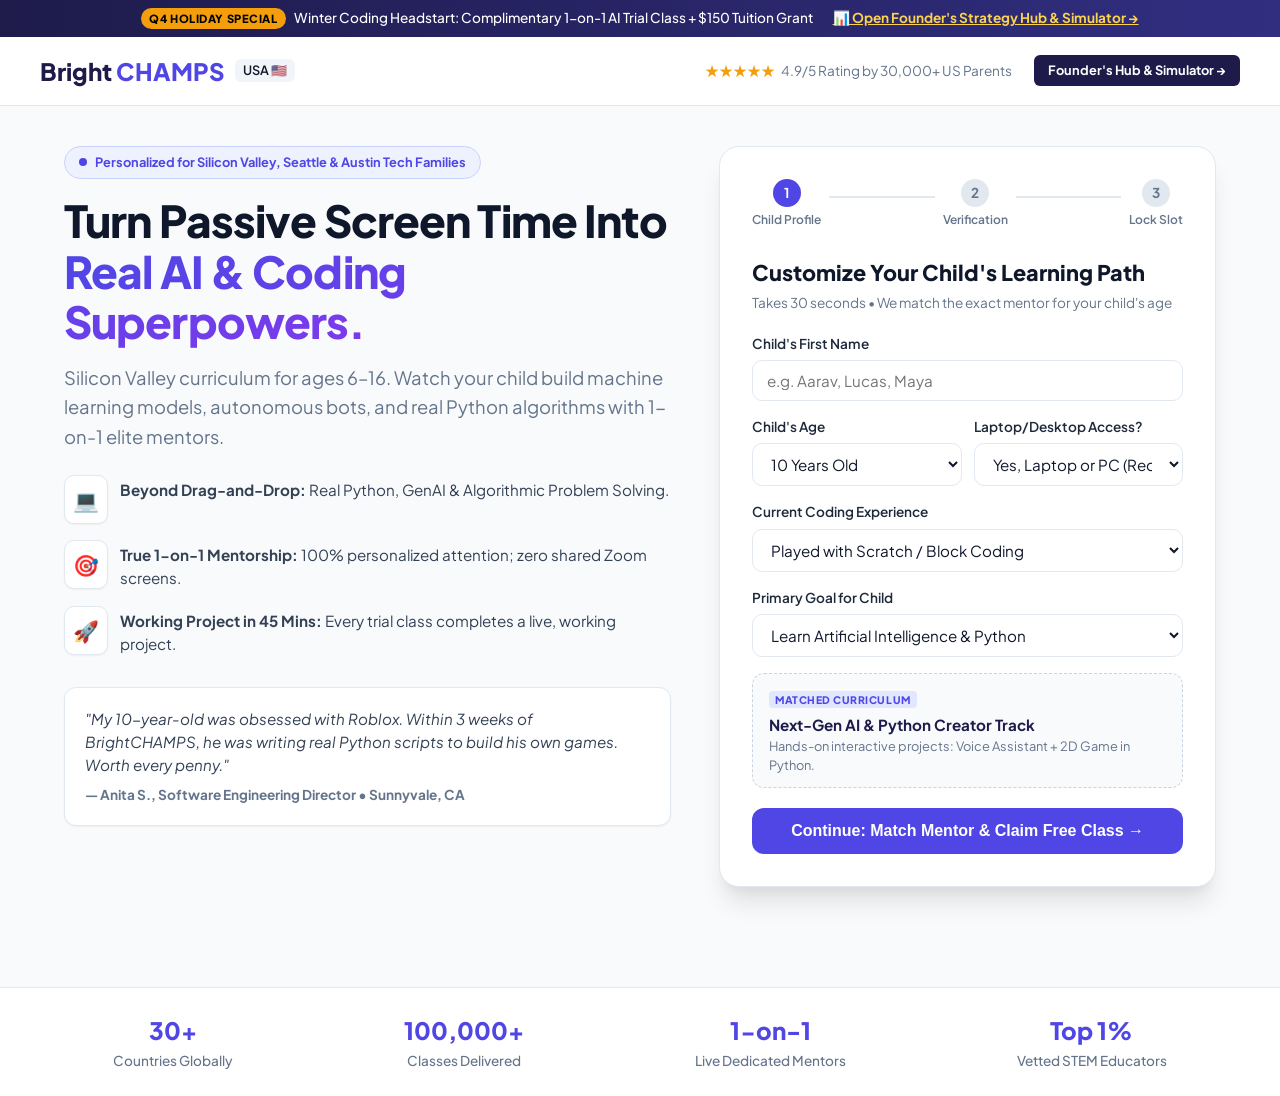
==== product_tech/landing_page/index.html @ 822e39f9 "feat: BrightCHAMPS USA Q4 Growth & Expansion Engine (Deck, Memo, Models, Landing Page, CAPI Engine, " ====
<!DOCTYPE html>
<html lang="en">
<head>
    <meta charset="UTF-8">
    <meta name="viewport" content="width=device-width, initial-scale=1.0">
    <title>BrightCHAMPS USA | Next-Gen AI & Coding 1-on-1 Trial Class</title>
    <link rel="preconnect" href="https://fonts.googleapis.com">
    <link rel="preconnect" href="https://fonts.gstatic.com" crossorigin>
    <link href="https://fonts.googleapis.com/css2?family=Plus+Jakarta+Sans:wght@400;500;600;700;800&family=JetBrains+Mono:wght@500;600&display=swap" rel="stylesheet">
    <link rel="stylesheet" href="styles.css">
</head>
<body>

    <!-- Top Announcement Bar -->
    <aside class="announcement-bar" aria-label="Holiday campaign announcement">
        <div class="announcement-content">
            <span class="badge-pill">Q4 HOLIDAY SPECIAL</span>
            <span id="announcement-text">Winter Coding Headstart: Complimentary 1-on-1 AI Trial Class + $150 Tuition Grant</span>
            <a href="/hub" style="color: #FCD34D; font-weight: 700; text-decoration: underline; margin-left: 12px;">📊 Open Founder's Strategy Hub & Simulator →</a>
        </div>
    </aside>

    <!-- Header Navigation -->
    <header class="site-header">
        <div class="nav-container">
            <div class="brand-logo">
                <span class="logo-bold">Bright</span><span class="logo-accent">CHAMPS</span>
                <span class="country-tag">USA 🇺🇸</span>
            </div>
            <div class="nav-trust">
                <span class="trust-stars">★★★★★</span>
                <span class="trust-text">4.9/5 Rating by 30,000+ US Parents</span>
                <a href="/hub" style="background: #1E1B4B; color: #FFFFFF; font-size: 0.8rem; font-weight: 700; padding: 6px 14px; border-radius: 6px; text-decoration: none; margin-left: 16px;">Founder's Hub & Simulator →</a>
            </div>
        </div>
    </header>

    <!-- Main Container -->
    <main class="hero-section">
        <div class="hero-container">
            
            <!-- Left Column: Dynamic Value Proposition & Geo-Social Proof -->
            <div class="hero-left">
                <div class="geo-badge" id="geo-indicator">
                    <span class="pulse-dot"></span>
                    <span id="geo-badge-text">Personalized for Silicon Valley & Tech Metro Families</span>
                </div>

                <h1 class="hero-title" id="hero-headline">
                    Turn Passive Screen Time Into <span class="gradient-text">Real AI & Coding Superpowers.</span>
                </h1>

                <p class="hero-subtitle" id="hero-subtext">
                    Watch your 6–16 year old build playable games, Python algorithms, and autonomous AI projects with world-class 1-on-1 mentors.
                </p>

                <!-- Value Proposition Highlights -->
                <div class="features-list">
                    <div class="feature-item">
                        <div class="feature-icon">💻</div>
                        <div class="feature-text">
                            <strong>Beyond Drag-and-Drop:</strong> Real Python, GenAI & Algorithmic Problem Solving.
                        </div>
                    </div>
                    <div class="feature-item">
                        <div class="feature-icon">🎯</div>
                        <div class="feature-text">
                            <strong>True 1-on-1 Mentorship:</strong> 100% personalized attention; zero shared Zoom screens.
                        </div>
                    </div>
                    <div class="feature-item">
                        <div class="feature-icon">🚀</div>
                        <div class="feature-text">
                            <strong>Working Project in 45 Mins:</strong> Every trial class completes a live, working project.
                        </div>
                    </div>
                </div>

                <!-- Live Social Proof & Trust Badges -->
                <div class="trust-panel">
                    <div class="parent-quotes" id="social-proof-quote">
                        <p class="quote-body">"My 10-year-old was obsessed with Roblox. Within 3 weeks of BrightCHAMPS, he was writing real Python scripts to build his own mini-games. Worth every single penny."</p>
                        <div class="quote-author">
                            <strong>— Anita S., Software Engineering Lead</strong> • Sunnyvale, CA
                        </div>
                    </div>
                </div>
            </div>

            <!-- Right Column: The 2-Step Interactive Intake & Booking Funnel -->
            <div class="hero-right">
                <div class="funnel-card">
                    
                    <!-- Progress Indicator -->
                    <div class="funnel-progress">
                        <div class="progress-step active" id="step-tab-1">
                            <span class="step-num">1</span>
                            <span class="step-name">Child Profile</span>
                        </div>
                        <div class="progress-connector" id="connector-1"></div>
                        <div class="progress-step" id="step-tab-2">
                            <span class="step-num">2</span>
                            <span class="step-name">Verification</span>
                        </div>
                        <div class="progress-connector" id="connector-2"></div>
                        <div class="progress-step" id="step-tab-3">
                            <span class="step-num">3</span>
                            <span class="step-name">Lock Slot</span>
                        </div>
                    </div>

                    <!-- STEP 1: Child Skill & Interest Assessment (Low Friction) -->
                    <div class="funnel-step-content" id="step-1-content">
                        <h2 class="step-heading">Customize Your Child's Learning Path</h2>
                        <p class="step-subheading">Takes 30 seconds • We match the exact mentor for your child's age</p>

                        <div class="form-group">
                            <label for="child-name">Child's First Name</label>
                            <input type="text" id="child-name" placeholder="e.g. Aarav, Lucas, Maya" required>
                        </div>

                        <div class="form-row">
                            <div class="form-group half">
                                <label for="child-age">Child's Age</label>
                                <select id="child-age" required>
                                    <option value="">Select Age</option>
                                    <option value="6">6 Years Old</option>
                                    <option value="7">7 Years Old</option>
                                    <option value="8">8 Years Old</option>
                                    <option value="9">9 Years Old</option>
                                    <option value="10" selected>10 Years Old</option>
                                    <option value="11">11 Years Old</option>
                                    <option value="12">12 Years Old</option>
                                    <option value="13">13 Years Old</option>
                                    <option value="14">14 Years Old</option>
                                    <option value="15">15 Years Old</option>
                                    <option value="16">16 Years Old</option>
                                </select>
                            </div>
                            <div class="form-group half">
                                <label for="has-laptop-access">Laptop/Desktop Access?</label>
                                <select id="has-laptop-access" required>
                                    <option value="YES" selected>Yes, Laptop or PC (Recommended)</option>
                                    <option value="NO">No, Tablet/iPad Only</option>
                                </select>
                            </div>
                        </div>

                        <div class="form-group">
                            <label for="coding-experience">Current Coding Experience</label>
                            <select id="coding-experience" required>
                                <option value="BEGINNER">Total Beginner (No prior coding)</option>
                                <option value="BLOCK" selected>Played with Scratch / Block Coding</option>
                                <option value="TEXT">Some Python / JavaScript knowledge</option>
                                <option value="ROBLOX">Builds mods in Roblox or Minecraft</option>
                            </select>
                        </div>

                        <div class="form-group">
                            <label for="learning-goal">Primary Goal for Child</label>
                            <select id="learning-goal" required>
                                <option value="AI_CODING" selected>Learn Artificial Intelligence & Python</option>
                                <option value="GAME_DEV">Build Playable Video Games</option>
                                <option value="LOGIC_MATH">Sharpen Logic & Academic Math Edge</option>
                                <option value="CREATIVE">Creative Confidence & Problem Solving</option>
                            </select>
                        </div>

                        <!-- Dynamic Recommendation Box -->
                        <div class="recommendation-badge" id="curriculum-preview">
                            <span class="preview-tag">MATCHED CURRICULUM</span>
                            <div class="preview-title" id="matched-track-title">Next-Gen AI & Python Creator Track</div>
                            <div class="preview-desc" id="matched-track-desc">Hands-on interactive projects: Voice Assistant + 2D Game in Python.</div>
                        </div>

                        <button type="button" class="btn-primary" id="btn-next-step-1">
                            Continue: Match Mentor & Claim Free Class →
                        </button>
                    </div>

                    <!-- STEP 2: Parent Verification, Phone OTP & TCPA Gate -->
                    <div class="funnel-step-content hidden" id="step-2-content">
                        <h2 class="step-heading">Where Should We Send the Class Pass?</h2>
                        <p class="step-subheading">Free 45-minute 1-on-1 trial class + $150 tuition voucher</p>

                        <div class="form-row">
                            <div class="form-group half">
                                <label for="parent-fname">Parent First Name</label>
                                <input type="text" id="parent-fname" placeholder="First Name" required>
                            </div>
                            <div class="form-group half">
                                <label for="parent-lname">Parent Last Name</label>
                                <input type="text" id="parent-lname" placeholder="Last Name" required>
                            </div>
                        </div>

                        <div class="form-group">
                            <label for="parent-email">Parent Email Address</label>
                            <input type="email" id="parent-email" placeholder="name@company.com or personal" required>
                            <span class="input-hint" id="email-hint">Used to send the Zoom meeting link and curriculum report.</span>
                        </div>

                        <div class="form-group">
                            <label for="parent-phone">US Mobile Number (For Live Class Reminders)</label>
                            <div class="phone-input-wrap">
                                <span class="phone-prefix">+1</span>
                                <input type="tel" id="parent-phone" placeholder="(408) 555-0192" required>
                                <button type="button" class="btn-send-otp" id="btn-send-otp">Send Code</button>
                            </div>
                        </div>

                        <!-- SMS OTP Verification Container -->
                        <div class="otp-verification-box hidden" id="otp-container">
                            <div class="otp-header">
                                <span class="otp-icon">📱</span>
                                <label for="otp-input" class="otp-label">Enter 6-Digit SMS Verification Code</label>
                            </div>
                            <div class="otp-row">
                                <input type="text" id="otp-input" class="otp-code-input" placeholder="123456" maxlength="6">
                                <button type="button" class="btn-verify-otp" id="btn-verify-otp">Verify</button>
                            </div>
                            <div class="otp-status-text" id="otp-status-msg">
                                Sandbox Mode: Verification code is <strong>123456</strong>
                            </div>
                        </div>

                        <div class="form-row">
                            <div class="form-group half">
                                <label for="parent-state">US State</label>
                                <select id="parent-state" required>
                                    <option value="CA" selected>California (CA)</option>
                                    <option value="WA">Washington (WA)</option>
                                    <option value="TX">Texas (TX)</option>
                                    <option value="NY">New York (NY)</option>
                                    <option value="NJ">New Jersey (NJ)</option>
                                    <option value="MA">Massachusetts (MA)</option>
                                    <option value="VA">Virginia (VA)</option>
                                    <option value="IL">Illinois (IL)</option>
                                    <option value="GA">Georgia (GA)</option>
                                    <option value="NC">North Carolina (NC)</option>
                                    <option value="OTHER">Other US State</option>
                                </select>
                            </div>
                            <div class="form-group half">
                                <label for="parent-zip">Zip Code</label>
                                <input type="text" id="parent-zip" placeholder="e.g. 94087" maxlength="5" required>
                            </div>
                        </div>

                        <!-- TCPA Compliance Consent Checkbox -->
                        <div class="form-group tcpa-box">
                            <label class="tcpa-label">
                                <input type="checkbox" id="tcpa-consent" required checked>
                                <span class="tcpa-text">
                                    I expressly consent to receive informational and demo reminder calls, text messages (SMS), and WhatsApp alerts from BrightCHAMPS at the mobile number provided above. Consent is not a condition of purchase. Msg & data rates may apply.
                                </span>
                            </label>
                        </div>

                        <div class="step-btn-group">
                            <button type="button" class="btn-secondary" id="btn-back-step-2">← Back</button>
                            <button type="button" class="btn-primary" id="btn-submit-lead">Claim Free Trial & Select Slot →</button>
                        </div>
                    </div>

                    <!-- STEP 3: Instant Calendar Slot Locking & Attendance Assurance -->
                    <div class="funnel-step-content hidden" id="step-3-content">
                        <div class="success-banner">
                            <span class="check-icon">✓</span>
                            <h2 class="step-heading" id="confirmation-header">Class Pass Confirmed for Aarav!</h2>
                            <p class="step-subheading">Lock your live 1-on-1 demo slot now before counselor schedules fill up:</p>
                        </div>

                        <div class="slot-picker-wrap">
                            <label class="slot-label">Select Preferred 45-Min Trial Slot:</label>
                            <div class="slot-grid" id="slots-container">
                                <!-- Dynamically generated slots -->
                            </div>
                        </div>

                        <div class="locked-card hidden" id="locked-slot-card">
                            <div class="locked-badge">SLOT RESERVED & SYNCED</div>
                            <div class="locked-details" id="locked-details-text">
                                Tomorrow, 5:00 PM PST with Senior Mentor
                            </div>
                            <div class="calendar-actions">
                                <a href="#" target="_blank" class="btn-gcal" id="btn-gcal-link">
                                    📅 Add to Google Calendar (1-Click)
                                </a>
                                <a href="#" download="brightchamps-trial.ics" class="btn-ics" id="btn-ics-link">
                                    🍏 Add to Apple / Outlook Calendar
                                </a>
                            </div>

                            <!-- Attendance Assurance & Multi-Channel Reminder Cadence -->
                            <div class="reminder-cadence-section">
                                <h3 class="cadence-title">🔔 Attendance Assurance & Reminders</h3>
                                <div class="cadence-grid">
                                    <div class="cadence-card">
                                        <div class="cadence-pill">T-24 Hours</div>
                                        <div class="cadence-channel">📧 Email</div>
                                        <div class="cadence-text">Calendar invite + Student Prep Guide</div>
                                    </div>
                                    <div class="cadence-card">
                                        <div class="cadence-pill">T-2 Hours</div>
                                        <div class="cadence-channel">📱 SMS</div>
                                        <div class="cadence-text">1-Click Zoom access + Mentor bio</div>
                                    </div>
                                    <div class="cadence-card">
                                        <div class="cadence-pill">T-15 Mins</div>
                                        <div class="cadence-channel">💬 WhatsApp</div>
                                        <div class="cadence-text">Live room open alert & check-in</div>
                                    </div>
                                </div>
                                <div class="reschedule-action">
                                    <button type="button" class="btn-reschedule" id="btn-reschedule">
                                        ↺ Need a different time? Change trial slot
                                    </button>
                                </div>
                            </div>

                            <p class="zoom-notice">
                                Zoom link has been sent to your verified phone and email. Please join 5 mins early using a laptop.
                            </p>
                        </div>
                    </div>

                </div>
            </div>

        </div>
    </main>

    <!-- Footer Trust Strip -->
    <footer class="site-footer">
        <div class="footer-container">
            <div class="trust-stat">
                <span class="stat-number">30+</span>
                <span class="stat-label">Countries Globally</span>
            </div>
            <div class="trust-stat">
                <span class="stat-number">100,000+</span>
                <span class="stat-label">Classes Delivered</span>
            </div>
            <div class="trust-stat">
                <span class="stat-number">1-on-1</span>
                <span class="stat-label">Live Dedicated Mentors</span>
            </div>
            <div class="trust-stat">
                <span class="stat-number">Top 1%</span>
                <span class="stat-label">Vetted STEM Educators</span>
            </div>
        </div>
    </footer>

    <!-- Prototype Logic & Dynamic Customizer -->
    <script src="app.js"></script>
</body>
</html>
---- product_tech/landing_page/styles.css ----
/* BrightCHAMPS USA Q4 Landing Page Styling */
:root {
    --primary: #4F46E5;
    --primary-hover: #4338CA;
    --primary-light: #EEF2FF;
    --accent: #F59E0B;
    --accent-green: #10B981;
    --text-dark: #0F172A;
    --text-muted: #64748B;
    --border-color: #E2E8F0;
    --bg-light: #F8FAFC;
    --card-bg: #FFFFFF;
    --shadow-sm: 0 1px 2px 0 rgba(0, 0, 0, 0.05);
    --shadow-md: 0 4px 6px -1px rgba(0, 0, 0, 0.1), 0 2px 4px -1px rgba(0, 0, 0, 0.06);
    --shadow-xl: 0 20px 25px -5px rgba(0, 0, 0, 0.1), 0 10px 10px -5px rgba(0, 0, 0, 0.04);
}

* {
    box-sizing: border-box;
    margin: 0;
    padding: 0;
}

body {
    font-family: 'Plus Jakarta Sans', -apple-system, BlinkMacSystemFont, sans-serif;
    background-color: var(--bg-light);
    color: var(--text-dark);
    line-height: 1.5;
    -webkit-font-smoothing: antialiased;
}

/* Announcement Top Bar */
.announcement-bar {
    background: linear-gradient(90deg, #1E1B4B 0%, #312E81 100%);
    color: #FFFFFF;
    font-size: 0.85rem;
    padding: 8px 16px;
    text-align: center;
    font-weight: 500;
}

.announcement-content {
    display: flex;
    align-items: center;
    justify-content: center;
    gap: 8px;
    flex-wrap: wrap;
}

.badge-pill {
    background-color: var(--accent);
    color: #000000;
    font-size: 0.7rem;
    font-weight: 800;
    padding: 2px 8px;
    border-radius: 9999px;
    letter-spacing: 0.05em;
}

/* Header */
.site-header {
    background: #FFFFFF;
    border-bottom: 1px solid var(--border-color);
    padding: 16px 24px;
}

.nav-container {
    max-width: 1200px;
    margin: 0 auto;
    display: flex;
    justify-content: space-between;
    align-items: center;
}

.brand-logo {
    font-size: 1.5rem;
    font-weight: 800;
    display: flex;
    align-items: center;
    gap: 4px;
}

.logo-bold {
    color: #1E1B4B;
}

.logo-accent {
    color: var(--primary);
}

.country-tag {
    font-size: 0.8rem;
    background: #F1F5F9;
    padding: 2px 8px;
    border-radius: 6px;
    margin-left: 6px;
    font-weight: 600;
}

.nav-trust {
    display: flex;
    align-items: center;
    gap: 6px;
    font-size: 0.85rem;
    color: var(--text-muted);
}

.trust-stars {
    color: var(--accent);
    font-size: 1rem;
}

/* Main Hero Section */
.hero-section {
    padding: 40px 24px;
    max-width: 1200px;
    margin: 0 auto;
}

.hero-container {
    display: grid;
    grid-template-columns: 1.1fr 0.9fr;
    gap: 48px;
    align-items: start;
}

@media (max-width: 900px) {
    .hero-container {
        grid-template-columns: 1fr;
        gap: 32px;
    }
}

/* Left Hero Column */
.geo-badge {
    display: inline-flex;
    align-items: center;
    gap: 8px;
    background: #EEF2FF;
    color: var(--primary);
    font-size: 0.8rem;
    font-weight: 700;
    padding: 6px 14px;
    border-radius: 9999px;
    margin-bottom: 16px;
    border: 1px solid #C7D2FE;
}

.pulse-dot {
    width: 8px;
    height: 8px;
    background: var(--primary);
    border-radius: 50%;
    animation: pulse 2s infinite;
}

@keyframes pulse {
    0% { transform: scale(0.95); box-shadow: 0 0 0 0 rgba(79, 70, 229, 0.7); }
    70% { transform: scale(1); box-shadow: 0 0 0 6px rgba(79, 70, 229, 0); }
    100% { transform: scale(0.95); box-shadow: 0 0 0 0 rgba(79, 70, 229, 0); }
}

.hero-title {
    font-size: 2.75rem;
    font-weight: 800;
    line-height: 1.15;
    color: #0F172A;
    margin-bottom: 16px;
    letter-spacing: -0.02em;
}

.gradient-text {
    background: linear-gradient(135deg, #4F46E5 0%, #7C3AED 100%);
    -webkit-background-clip: text;
    -webkit-text-fill-color: transparent;
}

.hero-subtitle {
    font-size: 1.15rem;
    color: var(--text-muted);
    margin-bottom: 24px;
    line-height: 1.6;
}

.features-list {
    display: flex;
    flex-direction: column;
    gap: 16px;
    margin-bottom: 32px;
}

.feature-item {
    display: flex;
    align-items: flex-start;
    gap: 12px;
}

.feature-icon {
    font-size: 1.3rem;
    background: #FFFFFF;
    padding: 8px;
    border-radius: 10px;
    box-shadow: var(--shadow-sm);
    border: 1px solid var(--border-color);
}

.feature-text {
    font-size: 0.95rem;
    color: #334155;
    padding-top: 4px;
}

.trust-panel {
    background: #FFFFFF;
    border: 1px solid var(--border-color);
    border-radius: 12px;
    padding: 20px;
    box-shadow: var(--shadow-sm);
}

.quote-body {
    font-style: italic;
    color: #334155;
    font-size: 0.95rem;
    margin-bottom: 8px;
}

.quote-author {
    font-size: 0.85rem;
    color: var(--text-muted);
}

/* Right Funnel Card */
.funnel-card {
    background: var(--card-bg);
    border-radius: 20px;
    padding: 32px;
    box-shadow: var(--shadow-xl);
    border: 1px solid var(--border-color);
}

.funnel-progress {
    display: flex;
    align-items: center;
    justify-content: space-between;
    margin-bottom: 28px;
}

.progress-step {
    display: flex;
    flex-direction: column;
    align-items: center;
    gap: 4px;
}

.step-num {
    width: 28px;
    height: 28px;
    border-radius: 50%;
    background: #E2E8F0;
    color: var(--text-muted);
    font-size: 0.85rem;
    font-weight: 700;
    display: flex;
    align-items: center;
    justify-content: center;
}

.progress-step.active .step-num {
    background: var(--primary);
    color: #FFFFFF;
}

.progress-step.completed .step-num {
    background: var(--accent-green);
    color: #FFFFFF;
}

.step-name {
    font-size: 0.75rem;
    font-weight: 600;
    color: var(--text-muted);
}

.progress-connector {
    flex: 1;
    height: 2px;
    background: #E2E8F0;
    margin: 0 8px 14px 8px;
}

.progress-connector.active {
    background: var(--primary);
}

/* Form Styles */
.step-heading {
    font-size: 1.35rem;
    font-weight: 800;
    color: #0F172A;
    margin-bottom: 4px;
}

.step-subheading {
    font-size: 0.85rem;
    color: var(--text-muted);
    margin-bottom: 20px;
}

.form-group {
    margin-bottom: 16px;
}

.form-group label {
    display: block;
    font-size: 0.85rem;
    font-weight: 600;
    color: #1E293B;
    margin-bottom: 6px;
}

.form-group input,
.form-group select {
    width: 100%;
    padding: 10px 14px;
    font-size: 0.95rem;
    border: 1.5px solid var(--border-color);
    border-radius: 10px;
    background: #FFFFFF;
    color: #0F172A;
    font-family: inherit;
    transition: border-color 0.15s ease;
}

.form-group input:focus,
.form-group select:focus {
    outline: none;
    border-color: var(--primary);
    box-shadow: 0 0 0 3px rgba(79, 70, 229, 0.1);
}

.form-row {
    display: flex;
    gap: 12px;
}

.form-group.half {
    flex: 1;
}

.phone-input-wrap {
    display: flex;
    align-items: center;
    border: 1.5px solid var(--border-color);
    border-radius: 10px;
    overflow: hidden;
    background: #FFFFFF;
}

.phone-prefix {
    padding: 10px 12px;
    background: #F1F5F9;
    font-weight: 700;
    font-size: 0.95rem;
    color: #334155;
    border-right: 1px solid var(--border-color);
}

.phone-input-wrap input {
    border: none !important;
    border-radius: 0 !important;
}

.input-hint {
    display: block;
    font-size: 0.75rem;
    color: var(--text-muted);
    margin-top: 4px;
}

/* Recommendation Box */
.recommendation-badge {
    background: #F8FAFC;
    border: 1.5px dashed #CBD5E1;
    border-radius: 12px;
    padding: 12px 16px;
    margin-bottom: 20px;
}

.preview-tag {
    font-size: 0.65rem;
    font-weight: 800;
    background: #E0E7FF;
    color: var(--primary);
    padding: 2px 6px;
    border-radius: 4px;
    letter-spacing: 0.05em;
}

.preview-title {
    font-weight: 700;
    font-size: 0.95rem;
    color: #1E1B4B;
    margin-top: 4px;
}

.preview-desc {
    font-size: 0.8rem;
    color: var(--text-muted);
}

/* Buttons */
.btn-primary {
    width: 100%;
    background: var(--primary);
    color: #FFFFFF;
    font-weight: 700;
    font-size: 1rem;
    padding: 14px 20px;
    border: none;
    border-radius: 12px;
    cursor: pointer;
    transition: background 0.15s ease, transform 0.1s ease;
}

.btn-primary:hover {
    background: var(--primary-hover);
    transform: translateY(-1px);
}

.btn-secondary {
    background: #F1F5F9;
    color: #334155;
    font-weight: 700;
    font-size: 0.95rem;
    padding: 12px 20px;
    border: none;
    border-radius: 12px;
    cursor: pointer;
}

.step-btn-group {
    display: flex;
    gap: 12px;
}

.step-btn-group .btn-secondary {
    flex: 0.3;
}

.step-btn-group .btn-primary {
    flex: 0.7;
}

/* Slot Picker Grid */
.slot-grid {
    display: grid;
    grid-template-columns: 1fr;
    gap: 10px;
    margin-top: 12px;
    margin-bottom: 20px;
}

.slot-option {
    border: 1.5px solid var(--border-color);
    padding: 12px 16px;
    border-radius: 10px;
    cursor: pointer;
    display: flex;
    justify-content: space-between;
    align-items: center;
    transition: all 0.15s ease;
}

.slot-option:hover {
    border-color: var(--primary);
    background: #F8FAFC;
}

.slot-option.selected {
    border-color: var(--primary);
    background: #EEF2FF;
}

.slot-time {
    font-weight: 700;
    font-size: 0.95rem;
    color: #0F172A;
}

.slot-badge {
    font-size: 0.75rem;
    background: #DCFCE7;
    color: #15803D;
    font-weight: 700;
    padding: 2px 8px;
    border-radius: 9999px;
}

/* Locked Card */
.locked-card {
    background: #F0FDF4;
    border: 1.5px solid #86EFAC;
    border-radius: 12px;
    padding: 20px;
    text-align: center;
    margin-top: 16px;
}

.locked-badge {
    display: inline-block;
    background: #15803D;
    color: #FFFFFF;
    font-size: 0.7rem;
    font-weight: 800;
    padding: 2px 10px;
    border-radius: 9999px;
    letter-spacing: 0.05em;
    margin-bottom: 8px;
}

.locked-details {
    font-size: 1rem;
    font-weight: 700;
    color: #14532D;
    margin-bottom: 16px;
}

.calendar-actions {
    display: flex;
    flex-direction: column;
    gap: 8px;
    margin-bottom: 12px;
}

.btn-gcal {
    background: #4285F4;
    color: #FFFFFF;
    text-decoration: none;
    font-weight: 700;
    font-size: 0.9rem;
    padding: 10px 16px;
    border-radius: 8px;
    display: inline-block;
}

.btn-ics {
    background: #FFFFFF;
    color: #334155;
    text-decoration: none;
    font-weight: 600;
    font-size: 0.85rem;
    padding: 8px 14px;
    border-radius: 8px;
    border: 1px solid var(--border-color);
    display: inline-block;
}

/* SMS OTP Verification Box */
.btn-send-otp {
    background: #E0E7FF;
    color: var(--primary);
    border: 1px solid #C7D2FE;
    font-weight: 700;
    font-size: 0.8rem;
    padding: 0 12px;
    border-radius: 8px;
    cursor: pointer;
    white-space: nowrap;
    transition: all 0.2s;
}

.btn-send-otp:hover {
    background: #C7D2FE;
}

.otp-verification-box {
    background: #F8FAFC;
    border: 1.5px dashed #6366F1;
    border-radius: 10px;
    padding: 14px;
    margin-bottom: 16px;
}

.otp-header {
    display: flex;
    align-items: center;
    gap: 6px;
    margin-bottom: 8px;
}

.otp-icon {
    font-size: 1.1rem;
}

.otp-label {
    font-size: 0.85rem;
    font-weight: 700;
    color: #1E1B4B;
}

.otp-row {
    display: flex;
    gap: 8px;
}

.otp-code-input {
    flex: 1;
    font-family: 'JetBrains Mono', monospace;
    font-size: 1.1rem;
    letter-spacing: 4px;
    text-align: center;
    font-weight: 700;
    padding: 8px;
    border: 1px solid #CBD5E1;
    border-radius: 8px;
}

.btn-verify-otp {
    background: var(--primary);
    color: #FFFFFF;
    border: none;
    font-weight: 700;
    font-size: 0.85rem;
    padding: 0 16px;
    border-radius: 8px;
    cursor: pointer;
}

.btn-verify-otp:hover {
    background: var(--primary-hover);
}

.otp-status-text {
    font-size: 0.75rem;
    color: #64748B;
    margin-top: 6px;
}

/* TCPA Compliance Box */
.tcpa-box {
    background: #F8FAFC;
    border: 1px solid #E2E8F0;
    border-radius: 8px;
    padding: 12px;
    margin-bottom: 16px;
}

.tcpa-label {
    display: flex;
    align-items: flex-start;
    gap: 10px;
    font-size: 0.72rem;
    color: #64748B;
    line-height: 1.4;
    cursor: pointer;
}

.tcpa-label input {
    margin-top: 2px;
    cursor: pointer;
    accent-color: var(--primary);
}

/* Attendance Assurance & Reminder Cadence */
.reminder-cadence-section {
    margin-top: 20px;
    padding-top: 16px;
    border-top: 1px dashed #CBD5E1;
    text-align: left;
}

.cadence-title {
    font-size: 0.85rem;
    font-weight: 800;
    color: #1E1B4B;
    text-transform: uppercase;
    letter-spacing: 0.04em;
    margin-bottom: 12px;
    text-align: center;
}

.cadence-grid {
    display: grid;
    grid-template-columns: repeat(3, 1fr);
    gap: 8px;
    margin-bottom: 12px;
}

.cadence-card {
    background: #FFFFFF;
    border: 1px solid #E2E8F0;
    border-radius: 8px;
    padding: 10px 8px;
    text-align: center;
}

.cadence-pill {
    display: inline-block;
    background: #EEF2FF;
    color: var(--primary);
    font-size: 0.68rem;
    font-weight: 800;
    padding: 2px 6px;
    border-radius: 4px;
    margin-bottom: 4px;
}

.cadence-channel {
    font-size: 0.75rem;
    font-weight: 700;
    color: #334155;
    margin-bottom: 2px;
}

.cadence-text {
    font-size: 0.68rem;
    color: #64748B;
    line-height: 1.3;
}

.reschedule-action {
    text-align: center;
    margin-top: 8px;
}

.btn-reschedule {
    background: none;
    border: none;
    color: #4F46E5;
    font-size: 0.78rem;
    font-weight: 600;
    text-decoration: underline;
    cursor: pointer;
    padding: 4px 8px;
}

.btn-reschedule:hover {
    color: #3730A3;
}

.hidden {
    display: none !important;
}

/* Footer Trust Strip */
.site-footer {
    background: #FFFFFF;
    border-top: 1px solid var(--border-color);
    padding: 24px;
    margin-top: 60px;
}

.footer-container {
    max-width: 1200px;
    margin: 0 auto;
    display: flex;
    justify-content: space-around;
    flex-wrap: wrap;
    gap: 24px;
    text-align: center;
}

.stat-number {
    display: block;
    font-size: 1.5rem;
    font-weight: 800;
    color: var(--primary);
}

.stat-label {
    font-size: 0.85rem;
    color: var(--text-muted);
    font-weight: 500;
}
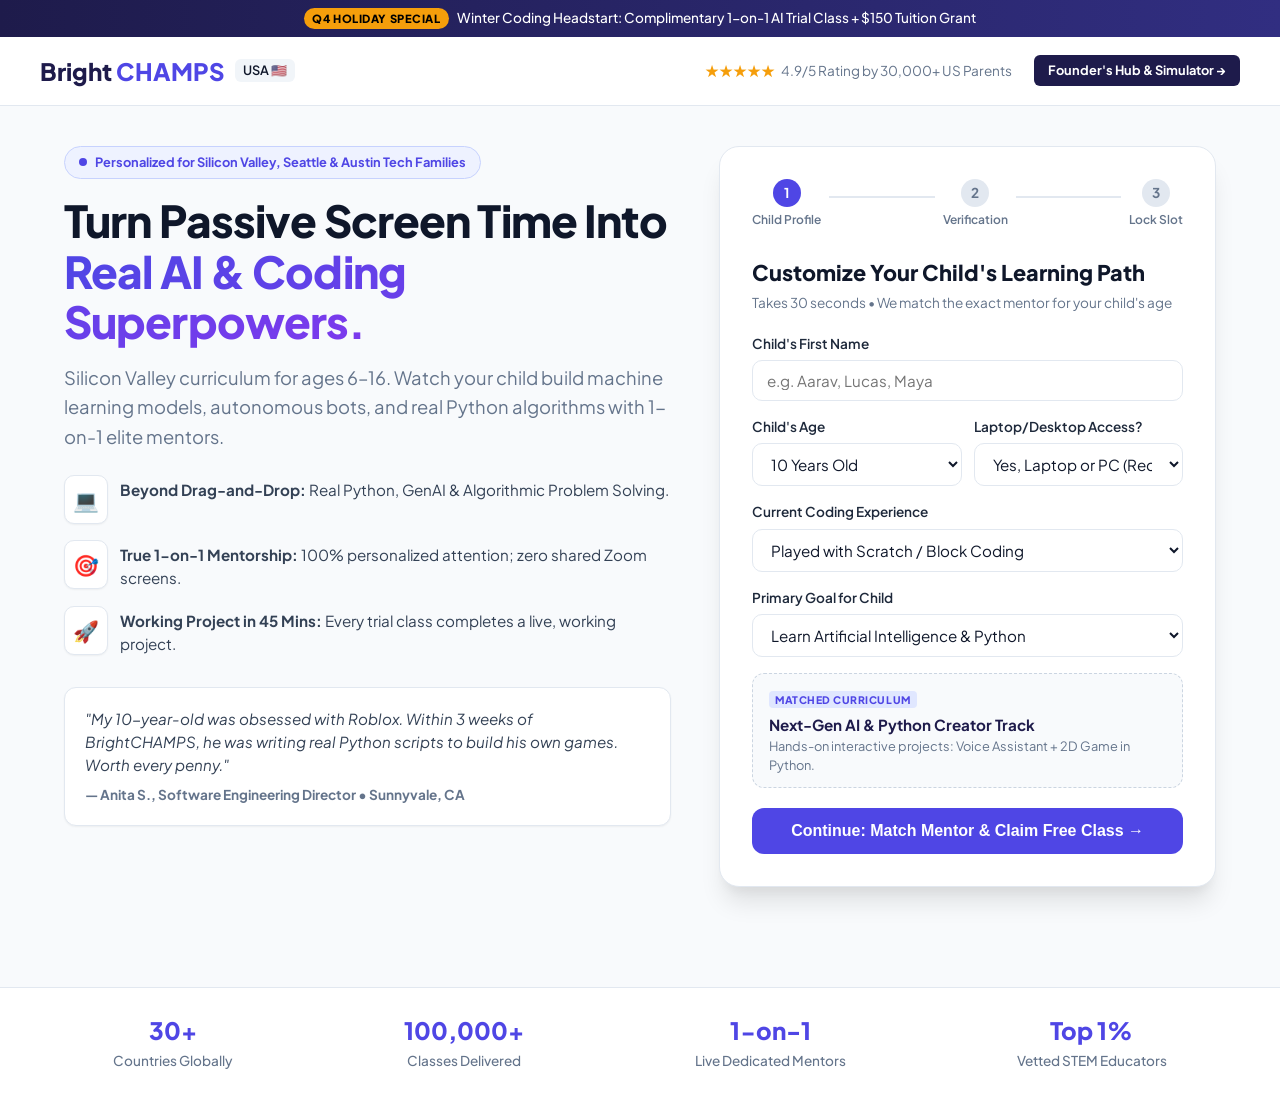
==== commit aded8daf: "fix(ui): remove duplicate announcement bar link and remove in-browser slide deck iframe viewer" ====
--- a/product_tech/landing_page/index.html
+++ b/product_tech/landing_page/index.html
@@ -16,7 +16,6 @@
         <div class="announcement-content">
             <span class="badge-pill">Q4 HOLIDAY SPECIAL</span>
             <span id="announcement-text">Winter Coding Headstart: Complimentary 1-on-1 AI Trial Class + $150 Tuition Grant</span>
-            <a href="/hub" style="color: #FCD34D; font-weight: 700; text-decoration: underline; margin-left: 12px;">📊 Open Founder's Strategy Hub & Simulator →</a>
         </div>
     </aside>
 
@@ -30,7 +29,7 @@
             <div class="nav-trust">
                 <span class="trust-stars">★★★★★</span>
                 <span class="trust-text">4.9/5 Rating by 30,000+ US Parents</span>
-                <a href="/hub" style="background: #1E1B4B; color: #FFFFFF; font-size: 0.8rem; font-weight: 700; padding: 6px 14px; border-radius: 6px; text-decoration: none; margin-left: 16px;">Founder's Hub & Simulator →</a>
+                <a href="../../hub.html" style="background: #1E1B4B; color: #FFFFFF; font-size: 0.8rem; font-weight: 700; padding: 6px 14px; border-radius: 6px; text-decoration: none; margin-left: 16px;">Founder's Hub & Simulator →</a>
             </div>
         </div>
     </header>
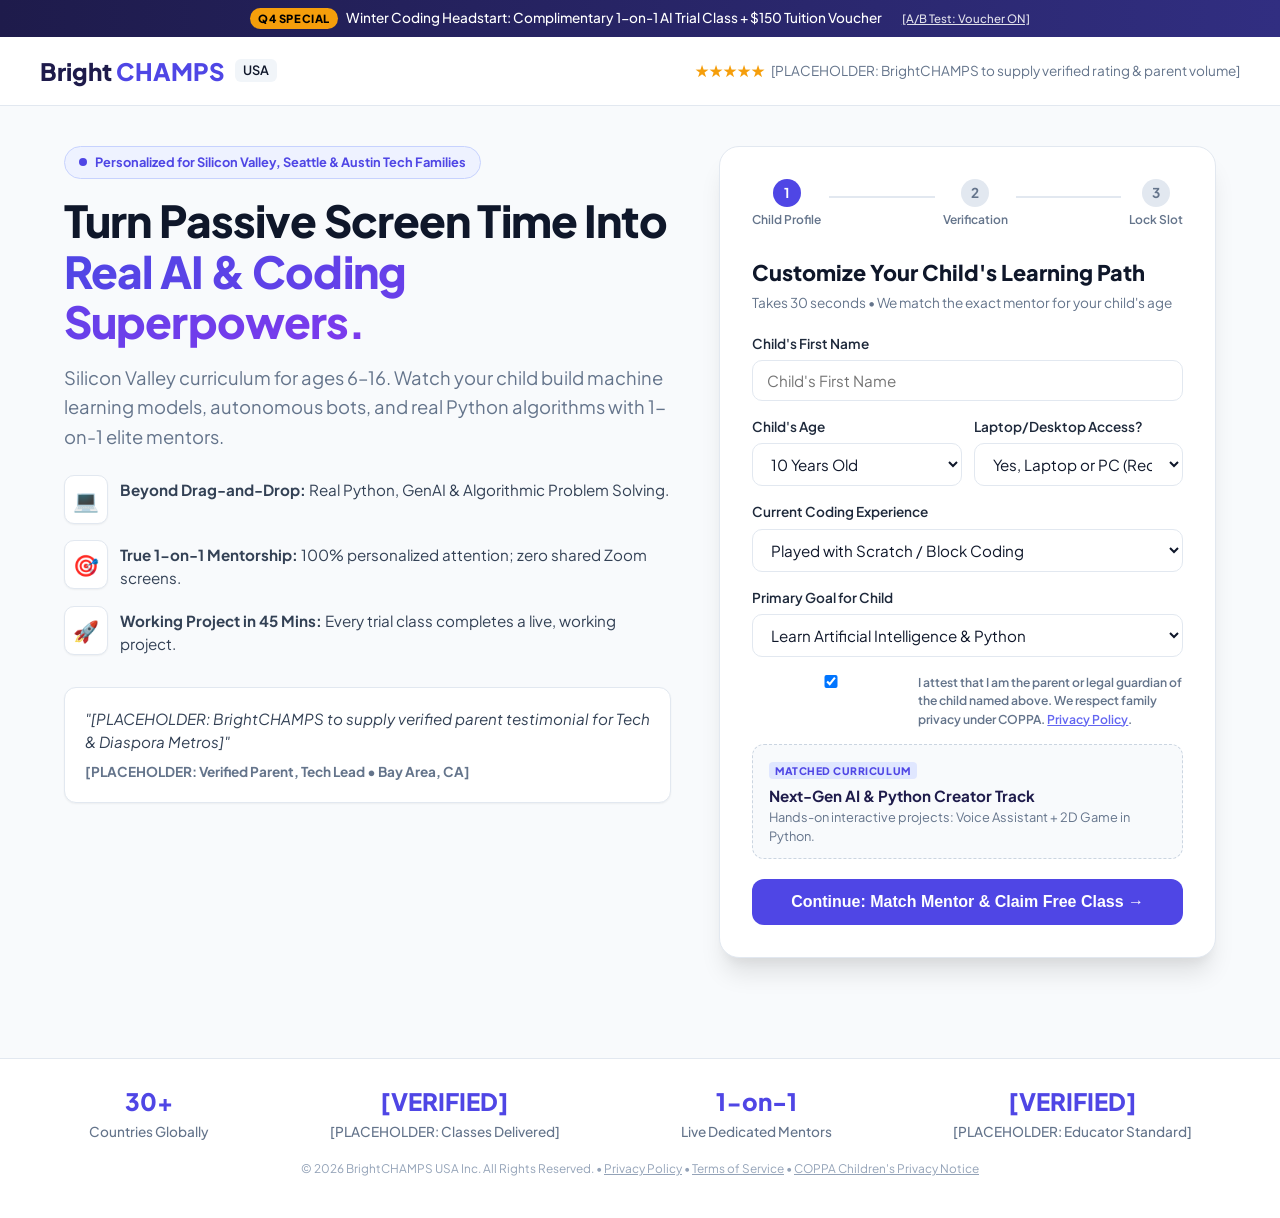
==== commit e5c853cf: "feat: complete comprehensive review revisions across model, deck, memo, hub and landing page" ====
--- a/product_tech/landing_page/index.html
+++ b/product_tech/landing_page/index.html
@@ -14,8 +14,9 @@
     <!-- Top Announcement Bar -->
     <aside class="announcement-bar" aria-label="Holiday campaign announcement">
         <div class="announcement-content">
-            <span class="badge-pill">Q4 HOLIDAY SPECIAL</span>
-            <span id="announcement-text">Winter Coding Headstart: Complimentary 1-on-1 AI Trial Class + $150 Tuition Grant</span>
+            <span class="badge-pill">Q4 SPECIAL</span>
+            <span id="announcement-text">Winter Coding Headstart: Complimentary 1-on-1 AI Trial Class <span id="voucher-announcement-pill">+ $150 Tuition Voucher</span></span>
+            <span id="voucher-toggle-badge" style="margin-left: 12px; font-size: 0.72rem; opacity: 0.85; cursor: pointer; text-decoration: underline;" title="Click to toggle voucher A/B test variant">[A/B Test: Voucher ON]</span>
         </div>
     </aside>
 
@@ -24,12 +25,11 @@
         <div class="nav-container">
             <div class="brand-logo">
                 <span class="logo-bold">Bright</span><span class="logo-accent">CHAMPS</span>
-                <span class="country-tag">USA 🇺🇸</span>
+                <span class="country-tag">USA</span>
             </div>
             <div class="nav-trust">
                 <span class="trust-stars">★★★★★</span>
-                <span class="trust-text">4.9/5 Rating by 30,000+ US Parents</span>
-                <a href="../../hub.html" style="background: #1E1B4B; color: #FFFFFF; font-size: 0.8rem; font-weight: 700; padding: 6px 14px; border-radius: 6px; text-decoration: none; margin-left: 16px;">Founder's Hub & Simulator →</a>
+                <span class="trust-text">[PLACEHOLDER: BrightCHAMPS to supply verified rating & parent volume]</span>
             </div>
         </div>
     </header>
@@ -75,12 +75,12 @@
                     </div>
                 </div>
 
-                <!-- Live Social Proof & Trust Badges -->
+                <!-- Verified Social Proof Placeholder -->
                 <div class="trust-panel">
                     <div class="parent-quotes" id="social-proof-quote">
-                        <p class="quote-body">"My 10-year-old was obsessed with Roblox. Within 3 weeks of BrightCHAMPS, he was writing real Python scripts to build his own mini-games. Worth every single penny."</p>
+                        <p class="quote-body">"[PLACEHOLDER: BrightCHAMPS to supply verified parent testimonial for US region]"</p>
                         <div class="quote-author">
-                            <strong>— Anita S., Software Engineering Lead</strong> • Sunnyvale, CA
+                            <strong>[PLACEHOLDER: Verified Parent Name, Role]</strong> • [City, State]
                         </div>
                     </div>
                 </div>
@@ -115,7 +115,7 @@
 
                         <div class="form-group">
                             <label for="child-name">Child's First Name</label>
-                            <input type="text" id="child-name" placeholder="e.g. Aarav, Lucas, Maya" required>
+                            <input type="text" id="child-name" placeholder="Child's First Name" required>
                         </div>
 
                         <div class="form-row">
@@ -139,8 +139,8 @@
                             <div class="form-group half">
                                 <label for="has-laptop-access">Laptop/Desktop Access?</label>
                                 <select id="has-laptop-access" required>
-                                    <option value="YES" selected>Yes, Laptop or PC (Recommended)</option>
-                                    <option value="NO">No, Tablet/iPad Only</option>
+                                    <option value="YES" selected>Yes, Laptop or PC (Required)</option>
+                                    <option value="NO">No, Tablet/Mobile Only</option>
                                 </select>
                             </div>
                         </div>
@@ -165,6 +165,14 @@
                             </select>
                         </div>
 
+                        <!-- Guardian Attestation & Privacy -->
+                        <div class="form-group guardian-attest-box" style="margin-bottom: 16px;">
+                            <label style="font-size: 0.76rem; color: #64748B; display: flex; align-items: flex-start; gap: 8px; cursor: pointer;">
+                                <input type="checkbox" id="guardian-attest" required checked style="margin-top: 2px;">
+                                <span>I attest that I am the parent or legal guardian of the child named above. We respect family privacy under COPPA. <a href="#privacy" style="color: #6366F1; text-decoration: underline;">Privacy Policy</a>.</span>
+                            </label>
+                        </div>
+
                         <!-- Dynamic Recommendation Box -->
                         <div class="recommendation-badge" id="curriculum-preview">
                             <span class="preview-tag">MATCHED CURRICULUM</span>
@@ -180,7 +188,7 @@
                     <!-- STEP 2: Parent Verification, Phone OTP & TCPA Gate -->
                     <div class="funnel-step-content hidden" id="step-2-content">
                         <h2 class="step-heading">Where Should We Send the Class Pass?</h2>
-                        <p class="step-subheading">Free 45-minute 1-on-1 trial class + $150 tuition voucher</p>
+                        <p class="step-subheading" id="step-2-subheading">Free 45-minute 1-on-1 trial class <span id="voucher-step2-text">+ $150 tuition voucher</span></p>
 
                         <div class="form-row">
                             <div class="form-group half">
@@ -266,12 +274,16 @@
                     <div class="funnel-step-content hidden" id="step-3-content">
                         <div class="success-banner">
                             <span class="check-icon">✓</span>
-                            <h2 class="step-heading" id="confirmation-header">Class Pass Confirmed for Aarav!</h2>
-                            <p class="step-subheading">Lock your live 1-on-1 demo slot now before counselor schedules fill up:</p>
+                            <h2 class="step-heading" id="confirmation-header">Class Pass Confirmed for <span id="confirmed-child-name">Your Child</span>!</h2>
+                            <p class="step-subheading">Lock your live 1-on-1 demo slot now before mentor schedules fill up:</p>
                         </div>
 
                         <div class="slot-picker-wrap">
-                            <label class="slot-label">Select Preferred 45-Min Trial Slot:</label>
+                            <div style="display: flex; justify-content: space-between; align-items: center; margin-bottom: 8px;">
+                                <label class="slot-label" style="margin-bottom: 0;">Recommended Slots (Within 48 Hours):</label>
+                                <button type="button" id="btn-toggle-weekend" style="background: none; border: none; color: #6366F1; font-size: 0.78rem; font-weight: 600; cursor: pointer; text-decoration: underline;">See Weekend Slots →</button>
+                            </div>
+                            <p style="font-size: 0.72rem; color: #64748B; margin-bottom: 12px;">Note: Demos scheduled within 24-48 hours show higher historical attendance (Round 1 correlation). Flexible slots also available.</p>
                             <div class="slot-grid" id="slots-container">
                                 <!-- Dynamically generated slots -->
                             </div>
@@ -280,7 +292,7 @@
                         <div class="locked-card hidden" id="locked-slot-card">
                             <div class="locked-badge">SLOT RESERVED & SYNCED</div>
                             <div class="locked-details" id="locked-details-text">
-                                Tomorrow, 5:00 PM PST with Senior Mentor
+                                Tomorrow, 5:00 PM with Dedicated 1-on-1 Mentor
                             </div>
                             <div class="calendar-actions">
                                 <a href="#" target="_blank" class="btn-gcal" id="btn-gcal-link">
@@ -293,21 +305,21 @@
 
                             <!-- Attendance Assurance & Multi-Channel Reminder Cadence -->
                             <div class="reminder-cadence-section">
-                                <h3 class="cadence-title">🔔 Attendance Assurance & Reminders</h3>
+                                <h3 class="cadence-title">Attendance Assurance & Reminders</h3>
                                 <div class="cadence-grid">
                                     <div class="cadence-card">
                                         <div class="cadence-pill">T-24 Hours</div>
-                                        <div class="cadence-channel">📧 Email</div>
+                                        <div class="cadence-channel">Email</div>
                                         <div class="cadence-text">Calendar invite + Student Prep Guide</div>
                                     </div>
                                     <div class="cadence-card">
                                         <div class="cadence-pill">T-2 Hours</div>
-                                        <div class="cadence-channel">📱 SMS</div>
+                                        <div class="cadence-channel">SMS</div>
                                         <div class="cadence-text">1-Click Zoom access + Mentor bio</div>
                                     </div>
                                     <div class="cadence-card">
                                         <div class="cadence-pill">T-15 Mins</div>
-                                        <div class="cadence-channel">💬 WhatsApp</div>
+                                        <div class="cadence-channel">WhatsApp</div>
                                         <div class="cadence-text">Live room open alert & check-in</div>
                                     </div>
                                 </div>
@@ -319,7 +331,7 @@
                             </div>
 
                             <p class="zoom-notice">
-                                Zoom link has been sent to your verified phone and email. Please join 5 mins early using a laptop.
+                                Zoom link has been sent to your verified phone and email. Please join 5 mins early using a laptop or desktop computer.
                             </p>
                         </div>
                     </div>
@@ -338,17 +350,20 @@
                 <span class="stat-label">Countries Globally</span>
             </div>
             <div class="trust-stat">
-                <span class="stat-number">100,000+</span>
-                <span class="stat-label">Classes Delivered</span>
+                <span class="stat-number">[VERIFIED]</span>
+                <span class="stat-label">[PLACEHOLDER: Classes Delivered]</span>
             </div>
             <div class="trust-stat">
                 <span class="stat-number">1-on-1</span>
                 <span class="stat-label">Live Dedicated Mentors</span>
             </div>
             <div class="trust-stat">
-                <span class="stat-number">Top 1%</span>
-                <span class="stat-label">Vetted STEM Educators</span>
-            </div>
+                <span class="stat-number">[VERIFIED]</span>
+                <span class="stat-label">[PLACEHOLDER: Educator Standard]</span>
+            </div>
+        </div>
+        <div style="text-align: center; padding: 16px 0; font-size: 0.74rem; color: #94A3B8; border-top: 1px solid rgba(255,255,255,0.06);">
+            © 2026 BrightCHAMPS USA Inc. All Rights Reserved. • <a href="#privacy" style="color: #94A3B8; text-decoration: underline;">Privacy Policy</a> • <a href="#terms" style="color: #94A3B8; text-decoration: underline;">Terms of Service</a> • <a href="#coppa" style="color: #94A3B8; text-decoration: underline;">COPPA Children's Privacy Notice</a>
         </div>
     </footer>
 
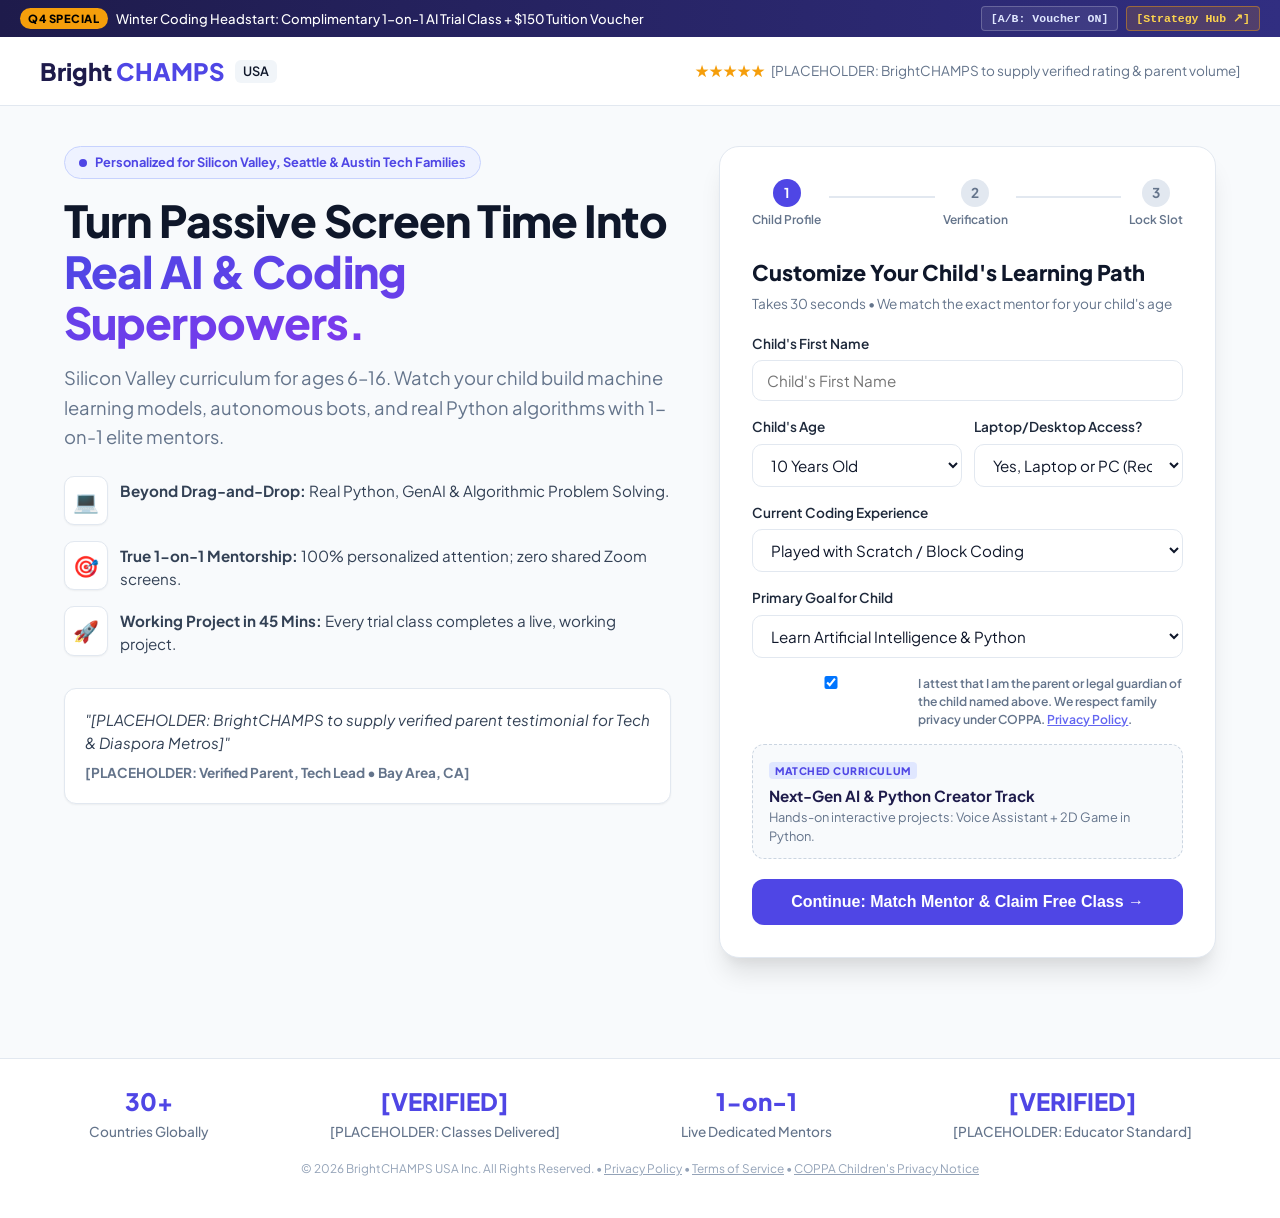
==== commit ad4ca045: "feat(ui): add discrete devtools prototype switcher at top right and sync nav between landing page an" ====
--- a/product_tech/landing_page/index.html
+++ b/product_tech/landing_page/index.html
@@ -13,10 +13,15 @@
 
     <!-- Top Announcement Bar -->
     <aside class="announcement-bar" aria-label="Holiday campaign announcement">
-        <div class="announcement-content">
-            <span class="badge-pill">Q4 SPECIAL</span>
-            <span id="announcement-text">Winter Coding Headstart: Complimentary 1-on-1 AI Trial Class <span id="voucher-announcement-pill">+ $150 Tuition Voucher</span></span>
-            <span id="voucher-toggle-badge" style="margin-left: 12px; font-size: 0.72rem; opacity: 0.85; cursor: pointer; text-decoration: underline;" title="Click to toggle voucher A/B test variant">[A/B Test: Voucher ON]</span>
+        <div class="announcement-wrap">
+            <div class="announcement-content">
+                <span class="badge-pill">Q4 SPECIAL</span>
+                <span id="announcement-text">Winter Coding Headstart: Complimentary 1-on-1 AI Trial Class <span id="voucher-announcement-pill">+ $150 Tuition Voucher</span></span>
+            </div>
+            <div class="dev-tools-cluster" title="Prototype Developer Controls">
+                <span id="voucher-toggle-badge" class="dev-tool-btn" title="Click to toggle voucher A/B test variant">[A/B: Voucher ON]</span>
+                <a href="hub.html" class="dev-tool-btn btn-hub-link" title="Switch to Founder's Strategy Hub & Simulator">[Strategy Hub ↗]</a>
+            </div>
         </div>
     </aside>
 
--- a/product_tech/landing_page/styles.css
+++ b/product_tech/landing_page/styles.css
@@ -33,18 +33,66 @@
 .announcement-bar {
     background: linear-gradient(90deg, #1E1B4B 0%, #312E81 100%);
     color: #FFFFFF;
-    font-size: 0.85rem;
-    padding: 8px 16px;
-    text-align: center;
+    font-size: 0.82rem;
+    padding: 6px 18px;
     font-weight: 500;
 }
 
+.announcement-wrap {
+    max-width: 1240px;
+    margin: 0 auto;
+    display: flex;
+    align-items: center;
+    justify-content: space-between;
+    gap: 12px;
+    flex-wrap: wrap;
+}
+
 .announcement-content {
     display: flex;
     align-items: center;
-    justify-content: center;
     gap: 8px;
     flex-wrap: wrap;
+}
+
+.dev-tools-cluster {
+    display: flex;
+    align-items: center;
+    gap: 8px;
+}
+
+.dev-tool-btn {
+    font-family: 'JetBrains Mono', monospace;
+    font-size: 0.72rem;
+    font-weight: 600;
+    padding: 3px 9px;
+    border-radius: 4px;
+    border: 1px solid rgba(255, 255, 255, 0.22);
+    background: rgba(255, 255, 255, 0.08);
+    color: #E0E7FF;
+    text-decoration: none;
+    cursor: pointer;
+    transition: all 0.2s ease;
+    white-space: nowrap;
+    display: inline-flex;
+    align-items: center;
+}
+
+.dev-tool-btn:hover {
+    background: rgba(255, 255, 255, 0.2);
+    border-color: rgba(255, 255, 255, 0.45);
+    color: #FFFFFF;
+}
+
+.dev-tool-btn.btn-hub-link {
+    background: rgba(245, 158, 11, 0.16);
+    border-color: rgba(245, 158, 11, 0.45);
+    color: #FCD34D;
+}
+
+.dev-tool-btn.btn-hub-link:hover {
+    background: rgba(245, 158, 11, 0.32);
+    color: #FFFFFF;
 }
 
 .badge-pill {
